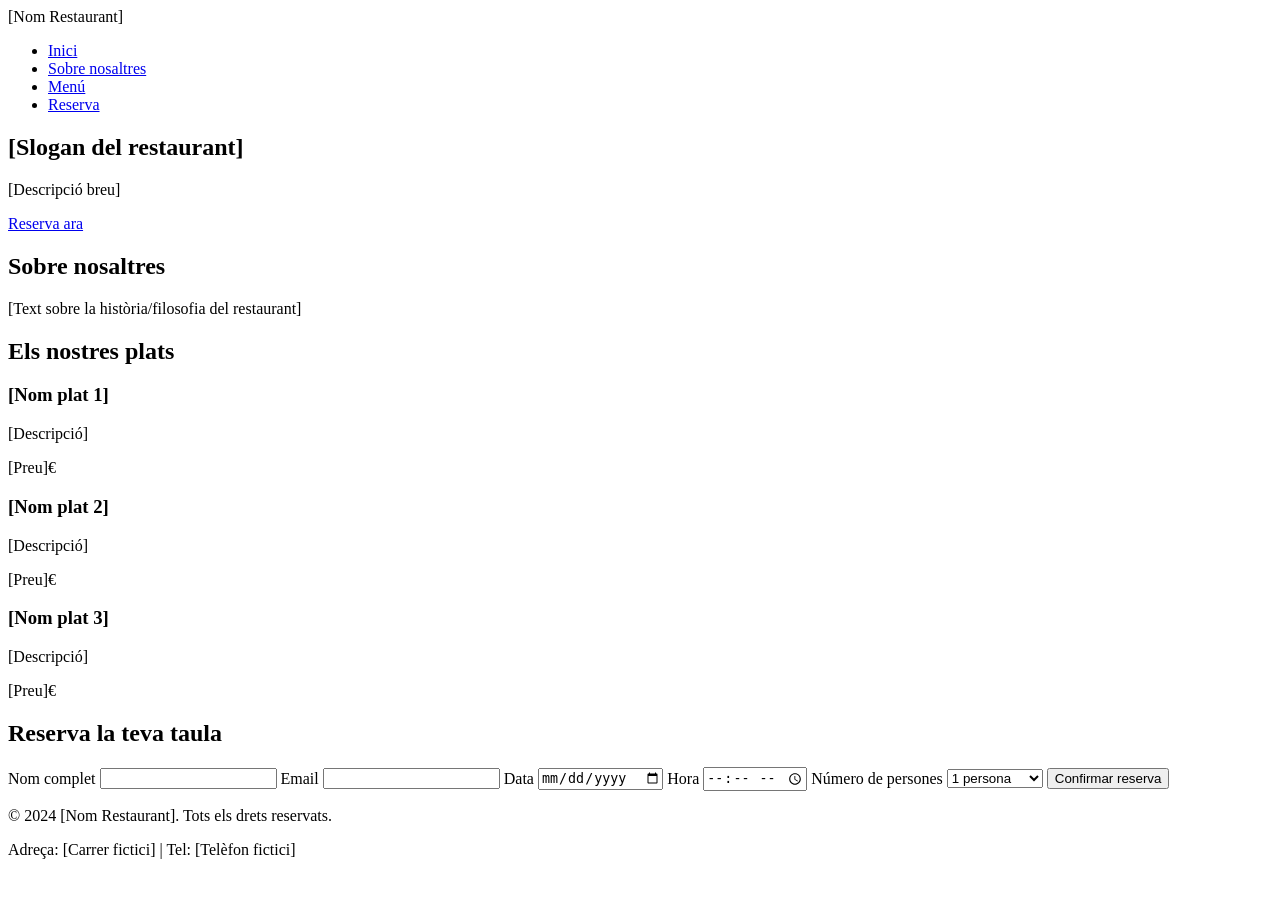
==== ACTIVIDADES/ACT02/index.html @ f7821aa8 "Subido actividad 02" ====
<!DOCTYPE html>
<html lang="ca">
<head>
    <meta charset="UTF-8">
    <meta name="viewport" content="width=device-width, initial-scale=1.0">
    <title>[Nom del teu restaurant]</title>
    <!-- Google Fonts aquí -->
    <link rel="stylesheet" href="styles.css">
</head>
<body>
    <!-- HEADER amb navegació -->
    <header>
        <nav>
            <div class="logo">[Nom Restaurant]</div>
            <ul class="nav-menu">
                <li><a href="#inici">Inici</a></li>
                <li><a href="#sobre-nosaltres">Sobre nosaltres</a></li>
                <li><a href="#menu">Menú</a></li>
                <li><a href="#reserva">Reserva</a></li>
            </ul>
        </nav>
    </header>

    <!-- HERO SECTION -->
    <section id="inici" class="hero">
        <h1>[Slogan del restaurant]</h1>
        <p>[Descripció breu]</p>
        <a href="#reserva" class="btn-primary">Reserva ara</a>
    </section>

    <!-- SOBRE NOSALTRES -->
    <section id="sobre-nosaltres" class="about">
        <h2>Sobre nosaltres</h2>
        <p>[Text sobre la història/filosofia del restaurant]</p>
    </section>

    <!-- DESTACATS DEL MENÚ -->
    <section id="menu" class="menu-highlight">
        <h2>Els nostres plats</h2>
        <div class="dishes">
            <div class="dish-card">
                <h3>[Nom plat 1]</h3>
                <p>[Descripció]</p>
                <span class="price">[Preu]€</span>
            </div>
            <div class="dish-card">
                <h3>[Nom plat 2]</h3>
                <p>[Descripció]</p>
                <span class="price">[Preu]€</span>
            </div>
            <div class="dish-card">
                <h3>[Nom plat 3]</h3>
                <p>[Descripció]</p>
                <span class="price">[Preu]€</span>
            </div>
        </div>
    </section>

    <!-- FORMULARI DE RESERVA -->
    <section id="reserva" class="reservation">
        <h2>Reserva la teva taula</h2>
        <form>
            <label for="name">Nom complet</label>
            <input type="text" id="name" name="name" required>
            
            <label for="email">Email</label>
            <input type="email" id="email" name="email" required>
            
            <label for="date">Data</label>
            <input type="date" id="date" name="date" required>
            
            <label for="time">Hora</label>
            <input type="time" id="time" name="time" required>
            
            <label for="guests">Número de persones</label>
            <select id="guests" name="guests">
                <option value="1">1 persona</option>
                <option value="2">2 persones</option>
                <option value="3">3 persones</option>
                <option value="4">4 persones</option>
                <option value="5">5+ persones</option>
            </select>
            
            <button type="submit" class="btn-primary">Confirmar reserva</button>
        </form>
    </section>

    <!-- FOOTER -->
    <footer>
        <p>&copy; 2024 [Nom Restaurant]. Tots els drets reservats.</p>
        <p>Adreça: [Carrer fictici] | Tel: [Telèfon fictici]</p>
    </footer>
</body>
</html>
---- ACTIVIDADES/ACT02/styles.css ----
/* ============================================
   ACTIVITAT 2: ESTILITZACIÓ AMB CSS
   Nom: 
   Restaurant: 
   ============================================ */

/* ============================================
   VARIABLES CSS
   Defineix aquí totes les teves variables
   ============================================ */

:root {
  /* Afegeix aquí les teves variables CSS */
  /* Colors principals (exemple de com crear les variables) */
  --primary-color: #______;      /* Color principal del restaurant */
  --secondary-color: #______;    /* Color secundari (botons, accents) */
  --accent-color: #______;       /* Color d'accent (links, highlights) */
}


/* ============================================
   RESET I ESTILS GENERALS
   ============================================ */

/* Afegeix aquí el reset bàsic i estils del body */


/* ============================================
   TIPOGRAFIA
   ============================================ */
    /*Exemple de com fer anar les variables*/
   h1{ 
    color: var(--primary-color);
   }

/* Afegeix aquí els estils per h1, h2, h3, p, etc. */


/* ============================================
   NAVEGACIÓ
   ============================================ */

/* Afegeix aquí els estils del header i nav */


/* ============================================
   HERO SECTION
   ============================================ */

/* Afegeix aquí els estils de la secció hero */


/* ============================================
   BOTONS
   ============================================ */

/* Afegeix aquí els estils dels botons */


/* ============================================
   SECCIÓ SOBRE NOSALTRES
   ============================================ */

/* Afegeix aquí els estils de .about */


/* ============================================
   DESTACATS DEL MENÚ
   ============================================ */

/* Afegeix aquí els estils de .menu-highlight i .dish-card */


/* ============================================
   FORMULARI DE RESERVA
   ============================================ */

/* Afegeix aquí els estils del formulari */


/* ============================================
   FOOTER
   ============================================ */

/* Afegeix aquí els estils del footer */
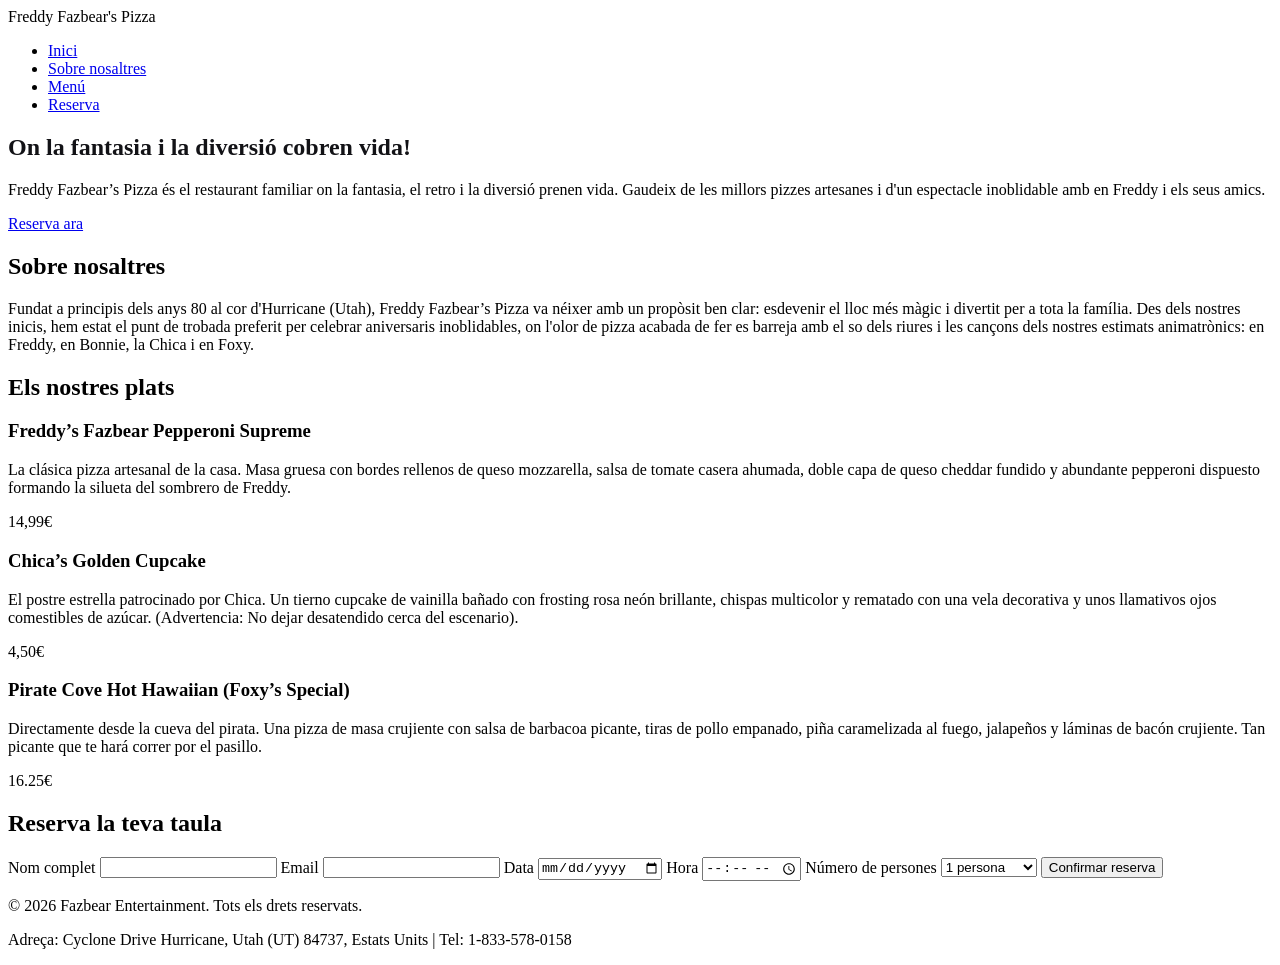
==== commit af9a77f0: "Base, apartir de aqui viene pues el laburo" ====
--- a/ACTIVIDADES/ACT02/index.html
+++ b/ACTIVIDADES/ACT02/index.html
@@ -3,15 +3,18 @@
 <head>
     <meta charset="UTF-8">
     <meta name="viewport" content="width=device-width, initial-scale=1.0">
-    <title>[Nom del teu restaurant]</title>
+    <title>Freddy Fazbear's Pizza</title>
     <!-- Google Fonts aquí -->
+    <link rel="preconnect" href="https://fonts.googleapis.com">
+    <link rel="preconnect" href="https://fonts.gstatic.com" crossorigin>
+    <link href="https://fonts.googleapis.com/css2?family=Press+Start+2P&family=Share+Tech+Mono&display=swap" rel="stylesheet">
     <link rel="stylesheet" href="styles.css">
 </head>
 <body>
     <!-- HEADER amb navegació -->
     <header>
         <nav>
-            <div class="logo">[Nom Restaurant]</div>
+            <div class="logo">Freddy Fazbear's Pizza</div>
             <ul class="nav-menu">
                 <li><a href="#inici">Inici</a></li>
                 <li><a href="#sobre-nosaltres">Sobre nosaltres</a></li>
@@ -23,15 +26,28 @@
 
     <!-- HERO SECTION -->
     <section id="inici" class="hero">
-        <h1>[Slogan del restaurant]</h1>
-        <p>[Descripció breu]</p>
+        <h1>On la fantasia i la diversió cobren vida!</h1>
+        <p>
+            Freddy Fazbear’s Pizza és el restaurant familiar
+            on la fantasia, el retro i la diversió prenen vida.
+            Gaudeix de les millors pizzes artesanes i d'un espectacle 
+            inoblidable amb en Freddy i els seus amics.
+        </p>
         <a href="#reserva" class="btn-primary">Reserva ara</a>
     </section>
 
     <!-- SOBRE NOSALTRES -->
     <section id="sobre-nosaltres" class="about">
         <h2>Sobre nosaltres</h2>
-        <p>[Text sobre la història/filosofia del restaurant]</p>
+        <p>
+            Fundat a principis dels anys 80 al cor d'Hurricane (Utah),
+            Freddy Fazbear’s Pizza va néixer amb un propòsit ben clar: 
+            esdevenir el lloc més màgic i divertit per a tota la família. 
+            Des dels nostres inicis, hem estat el punt de trobada preferit per 
+            celebrar aniversaris inoblidables, on l'olor de pizza acabada de fer 
+            es barreja amb el so dels riures i les cançons dels nostres estimats 
+            animatrònics: en Freddy, en Bonnie, la Chica i en Foxy.
+        </p>
     </section>
 
     <!-- DESTACATS DEL MENÚ -->
@@ -39,19 +55,36 @@
         <h2>Els nostres plats</h2>
         <div class="dishes">
             <div class="dish-card">
-                <h3>[Nom plat 1]</h3>
-                <p>[Descripció]</p>
-                <span class="price">[Preu]€</span>
+                <h3>Freddy’s Fazbear Pepperoni Supreme</h3>
+                <p>
+                    La clásica pizza artesanal de la casa.
+                    Masa gruesa con bordes rellenos de queso mozzarella,
+                    salsa de tomate casera ahumada, doble capa de queso
+                    cheddar fundido y abundante pepperoni dispuesto formando
+                    la silueta del sombrero de Freddy.
+                </p>
+                <span class="price">14,99€</span>
             </div>
             <div class="dish-card">
-                <h3>[Nom plat 2]</h3>
-                <p>[Descripció]</p>
-                <span class="price">[Preu]€</span>
+                <h3>Chica’s Golden Cupcake</h3>
+                <p>
+                    El postre estrella patrocinado por Chica. Un tierno cupcake
+                    de vainilla bañado con frosting rosa neón brillante, chispas
+                    multicolor y rematado con una vela decorativa y unos llamativos
+                    ojos comestibles de azúcar. (Advertencia: No dejar desatendido
+                    cerca del escenario).
+                </p>
+                <span class="price">4,50€</span>
             </div>
             <div class="dish-card">
-                <h3>[Nom plat 3]</h3>
-                <p>[Descripció]</p>
-                <span class="price">[Preu]€</span>
+                <h3>Pirate Cove Hot Hawaiian (Foxy’s Special)</h3>
+                <p>
+                    Directamente desde la cueva del pirata. Una pizza de masa crujiente
+                    con salsa de barbacoa picante, tiras de pollo empanado, piña
+                    caramelizada al fuego, jalapeños y láminas de bacón crujiente.
+                    Tan picante que te hará correr por el pasillo.
+                </p>
+                <span class="price">16.25€</span>
             </div>
         </div>
     </section>
@@ -87,8 +120,9 @@
 
     <!-- FOOTER -->
     <footer>
-        <p>&copy; 2024 [Nom Restaurant]. Tots els drets reservats.</p>
-        <p>Adreça: [Carrer fictici] | Tel: [Telèfon fictici]</p>
+        <p>&copy; 2026 Fazbear Entertainment. Tots els drets reservats.</p>
+        <p>Adreça: Cyclone Drive Hurricane, Utah (UT) 84737, Estats Units | 
+            Tel: 1-833-578-0158</p>
     </footer>
 </body>
 </html>
--- a/ACTIVIDADES/ACT02/styles.css
+++ b/ACTIVIDADES/ACT02/styles.css
@@ -1,7 +1,7 @@
 /* ============================================
    ACTIVITAT 2: ESTILITZACIÓ AMB CSS
-   Nom: 
-   Restaurant: 
+   Nom: Daniel Guedes Ferrari
+   Restaurant: Freddy Fazbear's Pizza
    ============================================ */
 
 /* ============================================
@@ -12,9 +12,9 @@
 :root {
   /* Afegeix aquí les teves variables CSS */
   /* Colors principals (exemple de com crear les variables) */
-  --primary-color: #______;      /* Color principal del restaurant */
-  --secondary-color: #______;    /* Color secundari (botons, accents) */
-  --accent-color: #______;       /* Color d'accent (links, highlights) */
+  --primary-color: #121216;      /* Color principal del restaurant */
+  --secondary-color: #2B3542;    /* Color secundari (botons, accents) */
+  --accent-color: #D32F2F;       /* Color d'accent (links, highlights) */
 }
 
 
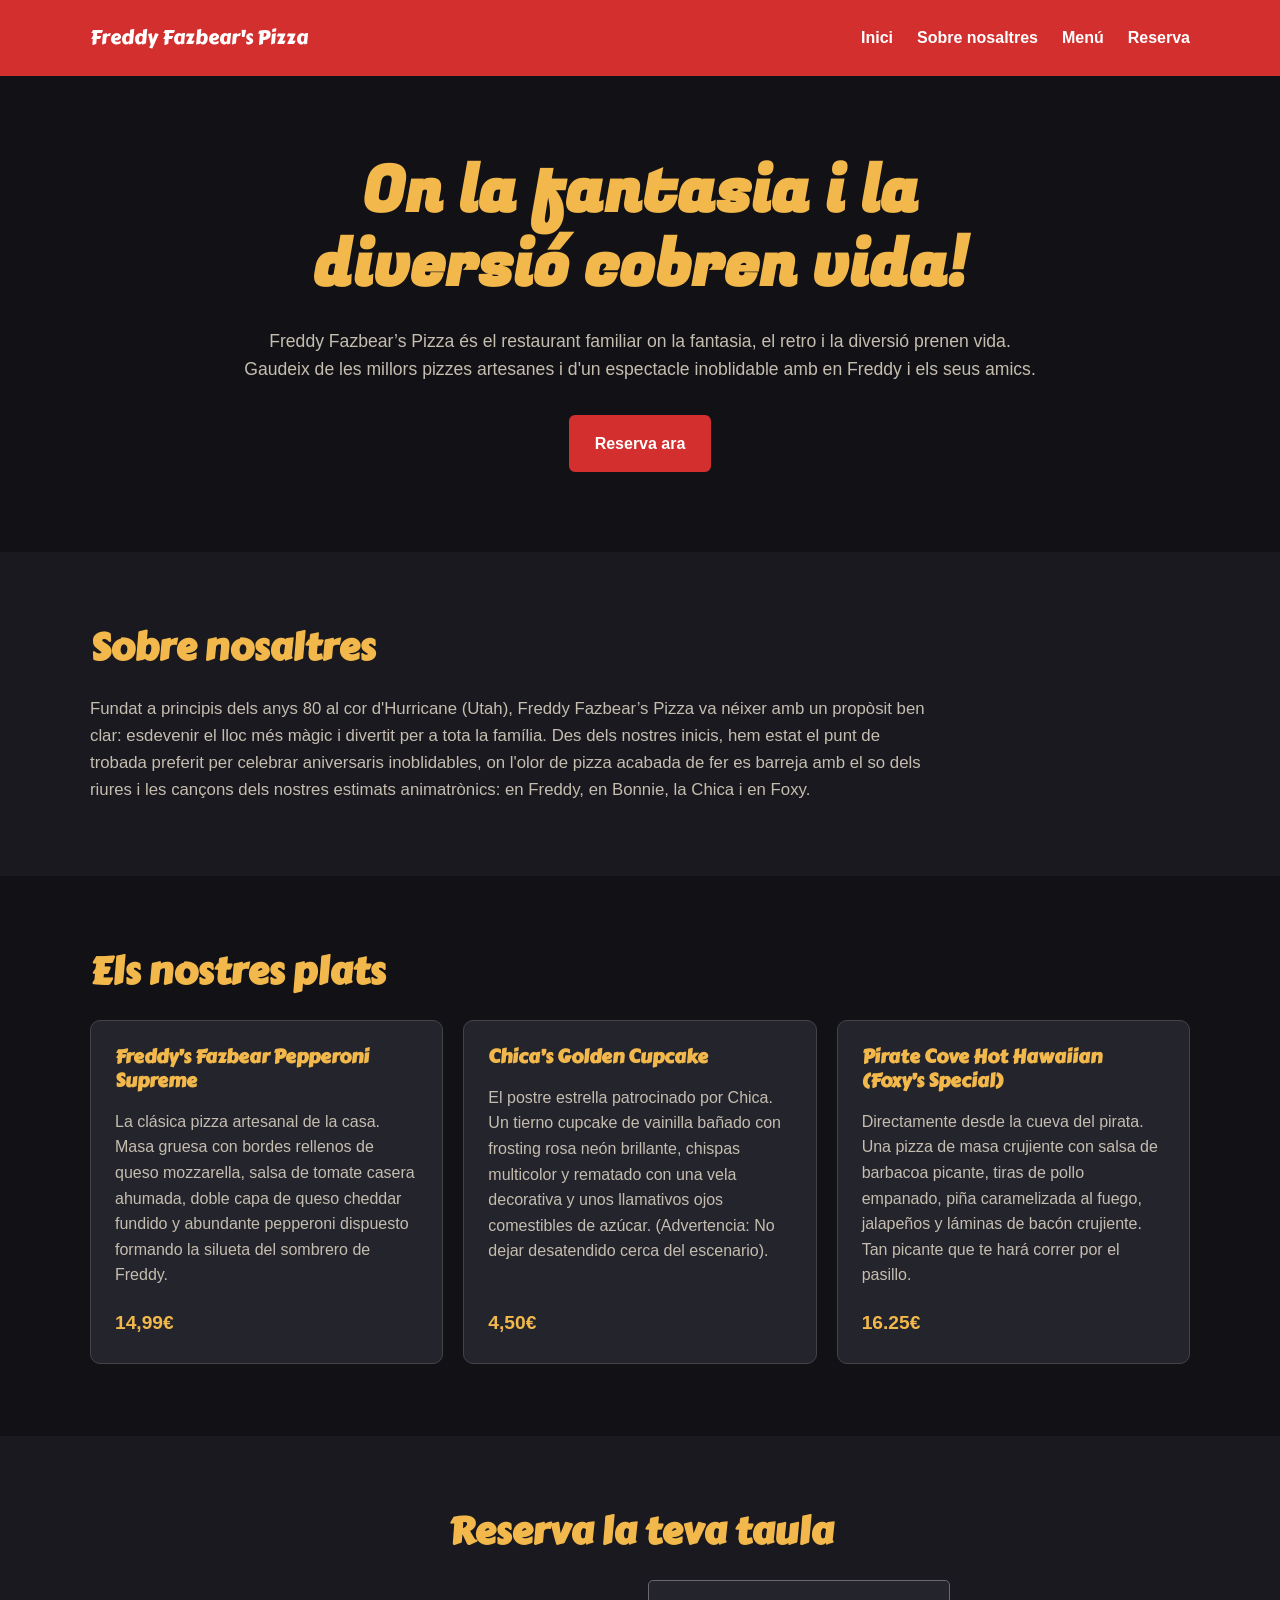
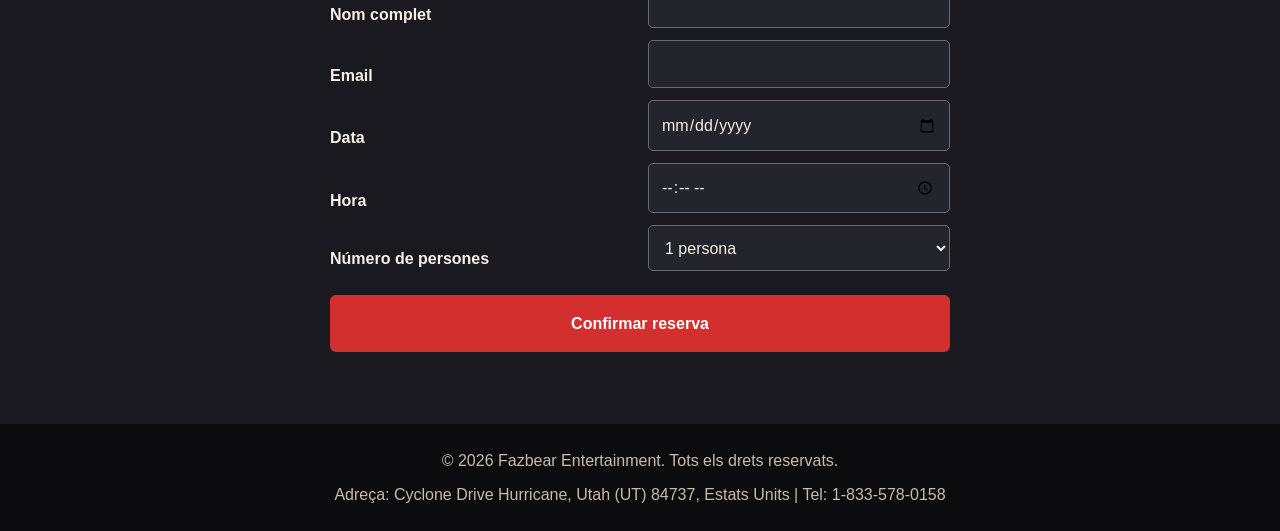
==== commit 821a25d6: "CSS terminado, todo bien hasta aqui" ====
--- a/ACTIVIDADES/ACT02/index.html
+++ b/ACTIVIDADES/ACT02/index.html
@@ -7,7 +7,7 @@
     <!-- Google Fonts aquí -->
     <link rel="preconnect" href="https://fonts.googleapis.com">
     <link rel="preconnect" href="https://fonts.gstatic.com" crossorigin>
-    <link href="https://fonts.googleapis.com/css2?family=Press+Start+2P&family=Share+Tech+Mono&display=swap" rel="stylesheet">
+    <link href="https://fonts.googleapis.com/css2?family=Carter+One&family=Fugaz+One&display=swap" rel="stylesheet">
     <link rel="stylesheet" href="styles.css">
 </head>
 <body>
--- a/ACTIVIDADES/ACT02/styles.css
+++ b/ACTIVIDADES/ACT02/styles.css
@@ -10,76 +10,338 @@
    ============================================ */
 
 :root {
-  /* Afegeix aquí les teves variables CSS */
-  /* Colors principals (exemple de com crear les variables) */
-  --primary-color: #121216;      /* Color principal del restaurant */
-  --secondary-color: #2B3542;    /* Color secundari (botons, accents) */
-  --accent-color: #D32F2F;       /* Color d'accent (links, highlights) */
-}
-
+  --primary-color: #121216;
+  --secondary-color: #2B3542;
+  --accent-color: #D32F2F;
+  --background-color: #19191f;
+  --surface-color: #24242c;
+  --text-color: #f5f0e6;
+  --muted-color: #c5bdaf;
+  --gold-color: #f2b84b;
+  --content-width: 1100px;
+}
 
 /* ============================================
    RESET I ESTILS GENERALS
    ============================================ */
 
-/* Afegeix aquí el reset bàsic i estils del body */
-
+/* Reset bàsic i estils generals */
+*,
+*::before,
+*::after {
+  box-sizing: border-box;
+}
+
+html {
+  scroll-behavior: smooth;
+}
+
+body,
+h1,
+h2,
+h3,
+p {
+  margin: 0;
+}
+
+body {
+  min-width: 320px;
+  min-height: 100vh;
+  background-color: var(--background-color);
+  color: var(--text-color);
+  font-family: Arial, sans-serif;
+  line-height: 1.6;
+}
+
+a {
+  color: inherit;
+  text-decoration: none;
+}
+
+img {
+  display: block;
+  max-width: 100%;
+}
 
 /* ============================================
    TIPOGRAFIA
    ============================================ */
-    /*Exemple de com fer anar les variables*/
-   h1{ 
-    color: var(--primary-color);
-   }
-
-/* Afegeix aquí els estils per h1, h2, h3, p, etc. */
-
+
+h1 {
+  color: var(--gold-color);
+  font-family: 'Fugaz One', cursive;
+  font-size: clamp(2.2rem, 5vw, 4rem);
+  line-height: 1.15;
+}
+
+h2,
+h3 {
+  font-family: 'Carter One', cursive;
+  line-height: 1.25;
+}
+
+h2 {
+  margin-bottom: 1.5rem;
+  color: var(--gold-color);
+  font-size: clamp(1.7rem, 3vw, 2.4rem);
+}
 
 /* ============================================
    NAVEGACIÓ
    ============================================ */
 
-/* Afegeix aquí els estils del header i nav */
+header {
+  background-color: var(--accent-color);
+  color: #fff;
+}
+
+nav {
+  display: flex;
+  width: min(100% - 2rem, var(--content-width));
+  min-height: 76px;
+  margin: 0 auto;
+  align-items: center;
+  justify-content: space-between;
+  gap: 1.5rem;
+}
+
+.logo {
+  color: #fff;
+  font-family: 'Carter One', cursive;
+  font-size: 1.25rem;
+}
+
+.nav-menu {
+  display: flex;
+  margin: 0;
+  padding: 0;
+  align-items: center;
+  gap: 1.5rem;
+  list-style: none;
+}
+
+.nav-menu a {
+  font-weight: 700;
+}
+
+.nav-menu a:hover,
+.nav-menu a:focus-visible {
+  color: var(--gold-color);
+}
 
 
 /* ============================================
    HERO SECTION
    ============================================ */
 
-/* Afegeix aquí els estils de la secció hero */
+.hero {
+  display: flex;
+  min-height: 470px;
+  padding: 5rem 1.5rem;
+  flex-direction: column;
+  align-items: center;
+  justify-content: center;
+  background: var(--primary-color);
+  text-align: center;
+}
+
+.hero h1,
+.hero p {
+  width: min(100%, 800px);
+}
+
+.hero p {
+  margin: 1.5rem 0 2rem;
+  color: var(--muted-color);
+  font-size: 1.1rem;
+}
 
 
 /* ============================================
    BOTONS
    ============================================ */
 
-/* Afegeix aquí els estils dels botons */
+.btn-primary {
+  display: inline-block;
+  padding: 0.85rem 1.5rem;
+  border: 2px solid var(--accent-color);
+  border-radius: 6px;
+  background-color: var(--accent-color);
+  color: #fff;
+  cursor: pointer;
+  font: inherit;
+  font-weight: 700;
+  text-align: center;
+  transition: background-color 160ms ease, color 160ms ease, transform 160ms ease;
+}
+
+.btn-primary:hover {
+  transform: translateY(-2px);
+  background-color: #a92323;
+}
+
+.btn-primary:focus-visible,
+a:focus-visible,
+input:focus-visible,
+select:focus-visible {
+  outline: 3px solid var(--gold-color);
+  outline-offset: 3px;
+}
 
 
 /* ============================================
    SECCIÓ SOBRE NOSALTRES
    ============================================ */
 
-/* Afegeix aquí els estils de .about */
+.about,
+.menu-highlight,
+.reservation {
+  width: min(100% - 2rem, var(--content-width));
+  margin: 0 auto;
+  padding: 4.5rem 0;
+}
+
+.about p {
+  max-width: 850px;
+  color: var(--muted-color);
+  font-size: 1.05rem;
+}
 
 
 /* ============================================
    DESTACATS DEL MENÚ
    ============================================ */
 
-/* Afegeix aquí els estils de .menu-highlight i .dish-card */
+.menu-highlight {
+  width: 100%;
+  max-width: none;
+  padding: 4.5rem max(1rem, calc((100% - var(--content-width)) / 2));
+  background-color: var(--primary-color);
+}
+
+.dishes {
+  display: grid;
+  grid-template-columns: repeat(3, minmax(0, 1fr));
+  gap: 1.25rem;
+}
+
+.dish-card {
+  display: flex;
+  padding: 1.5rem;
+  flex-direction: column;
+  align-items: flex-start;
+  border: 1px solid #45434a;
+  border-radius: 10px;
+  background-color: var(--surface-color);
+}
+
+.dish-card h3 {
+  margin-bottom: 1rem;
+  color: var(--gold-color);
+  font-size: 1.2rem;
+}
+
+.dish-card p {
+  margin-bottom: 1.25rem;
+  color: var(--muted-color);
+}
+
+.price {
+  margin-top: auto;
+  color: var(--gold-color);
+  font-size: 1.2rem;
+  font-weight: 700;
+}
 
 
 /* ============================================
    FORMULARI DE RESERVA
    ============================================ */
 
-/* Afegeix aquí els estils del formulari */
+.reservation h2 {
+  text-align: center;
+}
+
+.reservation form {
+  display: grid;
+  width: min(100%, 620px);
+  margin: 0 auto;
+  grid-template-columns: 1fr 1fr;
+  gap: 0.75rem 1rem;
+}
+
+.reservation label {
+  align-self: end;
+  font-weight: 700;
+}
+
+.reservation input,
+.reservation select {
+  width: 100%;
+  min-height: 46px;
+  padding: 0.65rem 0.75rem;
+  border: 1px solid #6b6870;
+  border-radius: 5px;
+  background-color: var(--surface-color);
+  color: var(--text-color);
+  font: inherit;
+}
+
+.reservation button {
+  margin-top: 0.75rem;
+  grid-column: 1 / -1;
+}
 
 
 /* ============================================
    FOOTER
    ============================================ */
 
-/* Afegeix aquí els estils del footer */+footer {
+  padding: 1.5rem 1rem;
+  background-color: #0c0c0f;
+  color: var(--muted-color);
+  text-align: center;
+}
+
+footer p + p {
+  margin-top: 0.5rem;
+}
+
+@media (max-width: 760px) {
+  nav {
+    padding: 1rem 0;
+    flex-direction: column;
+  }
+
+  .nav-menu {
+    flex-wrap: wrap;
+    justify-content: center;
+    gap: 0.75rem 1.25rem;
+  }
+
+  .dishes {
+    grid-template-columns: 1fr 1fr;
+  }
+}
+
+@media (max-width: 520px) {
+  .hero {
+    min-height: 400px;
+    padding: 4rem 1rem;
+  }
+
+  .about,
+  .reservation {
+    padding: 3.5rem 0;
+  }
+
+  .dishes,
+  .reservation form {
+    grid-template-columns: 1fr;
+  }
+
+  .reservation button {
+    grid-column: auto;
+  }
+}
